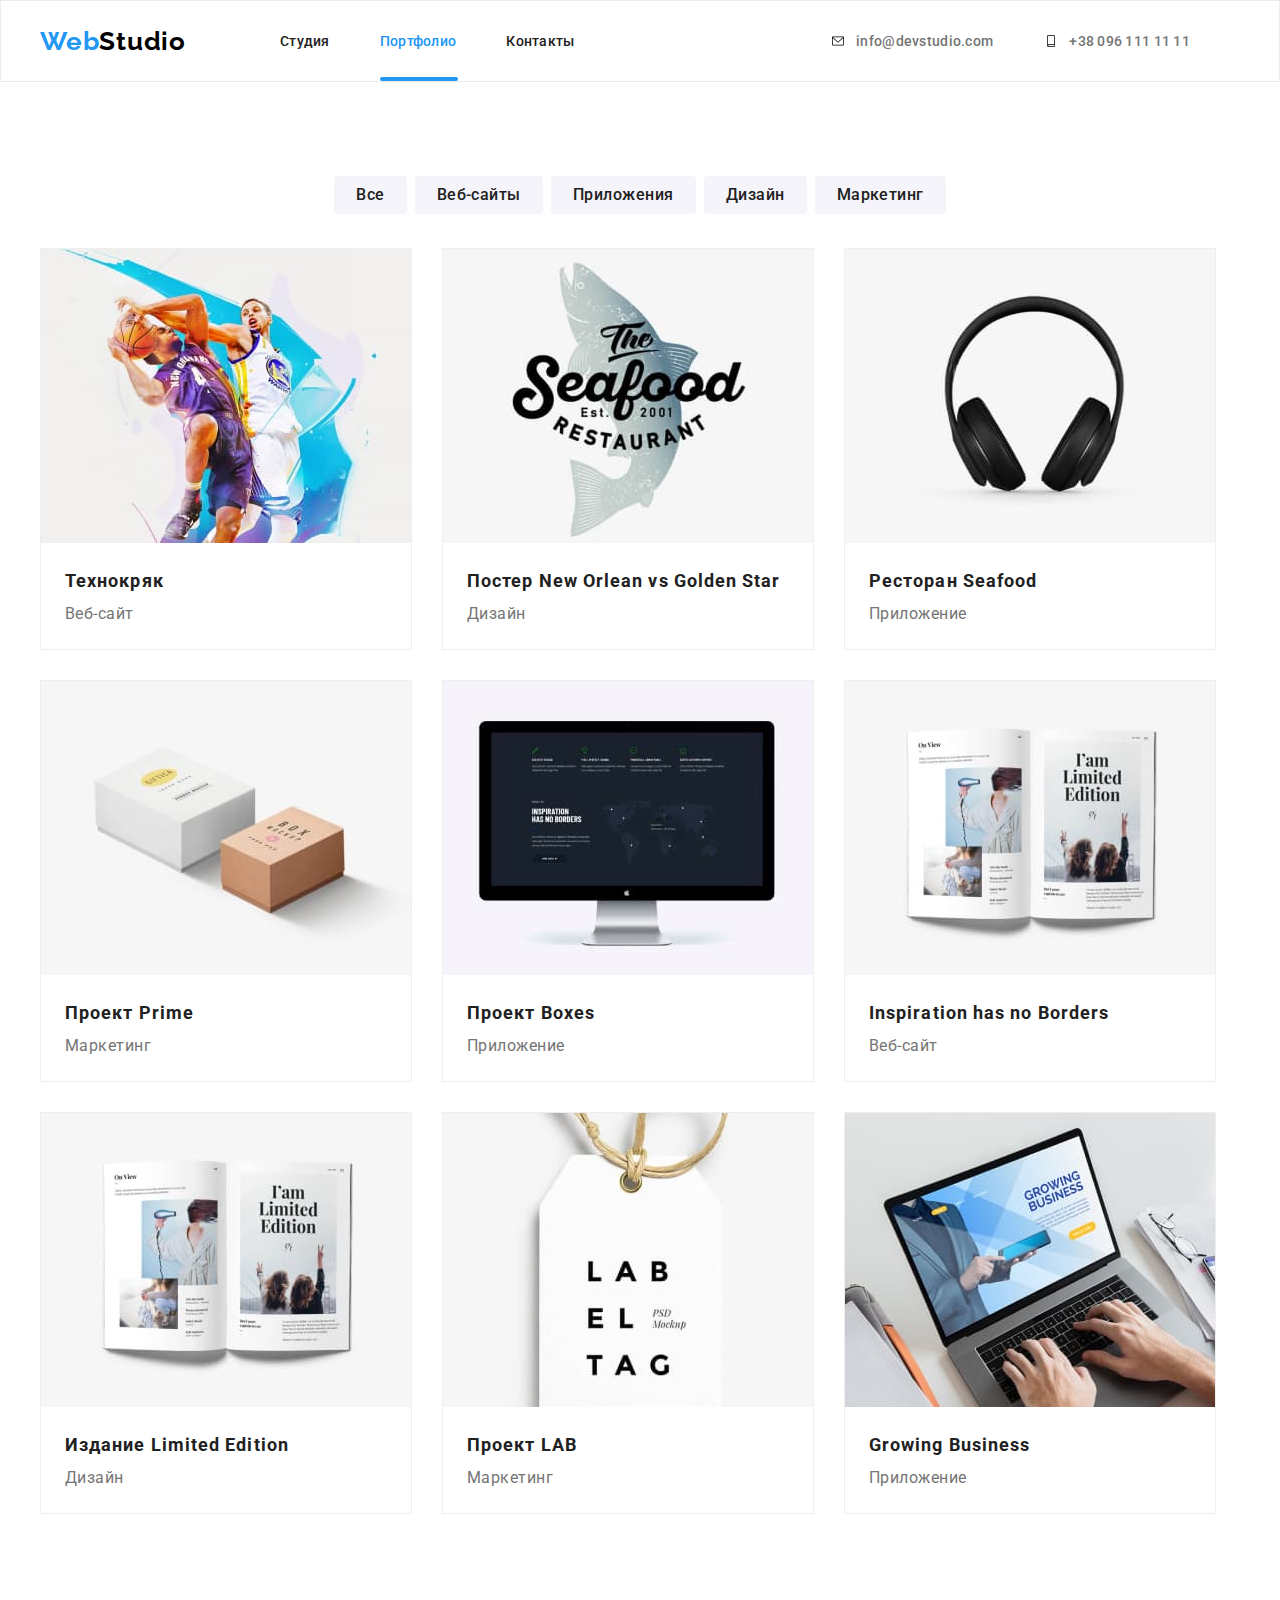
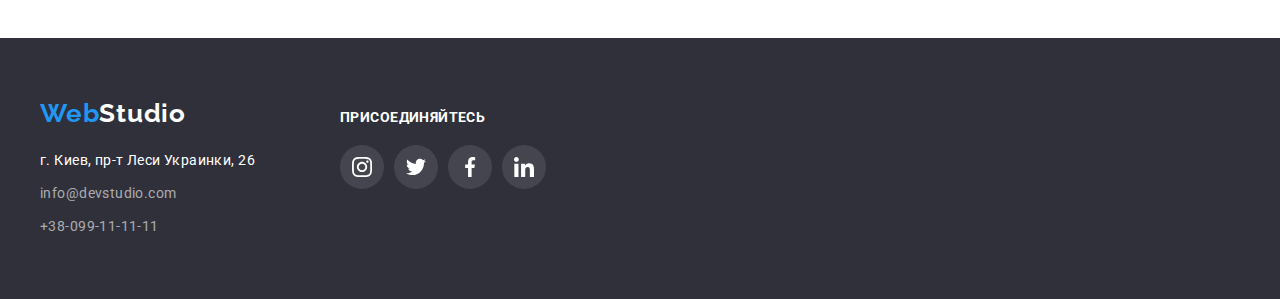
==== portfolio.html @ cb8f7083 "Homework 5/1" ====
<!DOCTYPE html>
<html lang="ru">
<head>
    <meta charset="UTF-8">
    <meta name="viewport" content="width=device-width, initial-scale=1.0">
    <title>main-page</title>
    <link rel = "preconnect" href = "https://fonts.gstatic.com">
    <link href="https://fonts.googleapis.com/css2?family=Raleway:wght@700&family=Roboto:wght@400;500;700;900&display=swap" rel="stylesheet">
    <link rel="stylesheet" href="https://cdnjs.cloudflare.com/ajax/libs/modern-normalize/1.0.0/modern-normalize.css">
    <link rel="stylesheet" href="./css/style.css">
    
</head>

<body>
        <!--Шапка навігації-->
        <header class="header">
            <div class="contenier">
                <nav class="navigation">
                    <a class="header-logo" href="./index.html"><span class="header-logo-particle">Web</span>Studio</a>
                
                        <ul class="list-name">
                            <li class="list-name-item"><a class="link-main" href="./index.html">Студия</a></li>
                            <li class="list-name-item"><a class="link-portfolio-active" href="./portfolio.html">Портфолио</a></li>
                            <li class="list-name-item"><a class="link-contact" href="#">Контакты</a></li>
                        </ul>
                </nav>
                
                        <ul class="link-cont">
                            <li class="link-cont-name">
                                <a class="link-inf" href="mailto:info@devstudio.com">
                                    <svg class="link-cont-icon">
                                        <use href="./imeges/sprite.svg#icon-envelope"></use>
                                    </svg>info@devstudio.com</a></li>
                            <li class="link-cont-name">
                                <a class="link-inf" href="tel:+38-096-111-11-11">
                                        <svg class="link-cont-icon">
                                            <use href="./imeges/sprite.svg#icon-smartphone"></use>
                                        </svg>+38 096 111 11 11</a>
                                </li>
                        
                        </ul>
                    
            </div>
            
                    
        </header>
       
        <!--макет портфоліо-->

    <main>
        <section class="sect-port">
            <div class="contenier">
            <h1 hidden>Портфоліо--</h1>
            <ul class="sect-port-recalculation">
                <li class="sect-port-but"><button class="sect-port-all" type="button">Все</button></li>
                <li class="sect-port-but"><button class="sect-port-web" type="button">Веб-сайты</button></li>
                <li class="sect-port-but"><button class="sect-port-app" type="button">Приложения</button></li>
                <li class="sect-port-but"><button class="sect-port-dis" type="button">Дизайн</button></li>
                <li class="sect-port-but"><button class="sect-port-mak" type="button">Маркетинг</button></li>
                
            </ul>
                
            
            <ul class="sect-port-list">
                
                <li class="sect-port-gallery">
                    <a class="sect-port-link" href="#">
                        <div class="sect-port-wraper">
                            <img class="sect-port-img" src="./imeges/Portfolio/img1.jpg" alt="ноутбук" width="370" height="294">
                            <p class="sect-port-overley">Технокряк это современная площадка распространения коронавируса. Компании используют эту платформу для цифрового шпионажа и атак на защищённые сервера конкурентов.</p>
                        </div>
                        <div class="port-title">
                            <h2 class="sect-port-name">Технокряк</h2>
                            <p class="sect-port-group">Веб-сайт</p>
                        </div>
                    </a>
                </li>
                <li class="sect-port-gallery">
                    <a class="sect-port-link" href="#">
                        <div class="sect-port-wraper">
                            <img class="sect-port-img" src="./imeges/Portfolio/img2.jpg" alt="баскетбол" width="370" height="294">
                            <p class="sect-port-overley">Технокряк это современная площадка распространения коронавируса. Компании используют эту платформу для цифрового шпионажа и атак на защищённые сервера конкурентов.</p>
                        </div>
                        <div class="port-title">
                            <h2 class="sect-port-name">Постер New Orlean vs Golden Star</h2>
                            <p class="sect-port-group">Дизайн</p>
                        </div>
                    </a>
                </li>
                <li class="sect-port-gallery">
                    <a class="sect-port-link" href="#">
                        <div class="sect-port-wraper">
                            <img class="sect-port-img" src="./imeges/Portfolio/img3.jpg" alt="назва ресторану" width="370" height="294">
                            <p class="sect-port-overley">Технокряк это современная площадка распространения коронавируса. Компании используют эту платформу для цифрового шпионажа и атак на защищённые сервера конкурентов.</p>
                        </div>
                        <div class="port-title">
                            <h2 class="sect-port-name">Ресторан Seafood</h2>
                            <p class="sect-port-group">Приложение</p>
                        </div>
                    </a>
                </li>
                <li class="sect-port-gallery">
                    <a class="sect-port-link" href="#">
                        <div class="sect-port-wraper">
                            <img class="sect-port-img" src="./imeges/Portfolio/img4.jpg" alt="наушники" width="370" height="294">
                            <p class="sect-port-overley">Технокряк это современная площадка распространения коронавируса. Компании используют эту платформу для цифрового шпионажа и атак на защищённые сервера конкурентов.</p>
                        </div>
                        <div class="port-title">
                            <h2 class="sect-port-name">Проект Prime</h2>
                            <p class="sect-port-group">Маркетинг</p>
                        </div>
                    </a>
                </li>
                <li class="sect-port-gallery">
                    <a class="sect-port-link" href="#">
                        <div class="sect-port-wraper">
                            <img class="sect-port-img" src="./imeges/Portfolio/img5.jpg" alt="коробки" width="370" height="294">
                            <p class="sect-port-overley">Технокряк это современная площадка распространения коронавируса. Компании используют эту платформу для цифрового шпионажа и атак на защищённые сервера конкурентов.</p>
                        </div>
                        <div class="port-title">
                            <h2 class="sect-port-name">Проект Boxes</h2>
                            <p class="sect-port-group">Приложение</p>
                        </div>
                    </a>
                </li>
                <li class="sect-port-gallery">
                    <a class="sect-port-link" href="#">
                        <div class="sect-port-wraper">
                            <img class="sect-port-img" src="./imeges/Portfolio/img6.jpg" alt="монітор" width="370" height="294">
                            <p class="sect-port-overley">Технокряк это современная площадка распространения коронавируса. Компании используют эту платформу для цифрового шпионажа и атак на защищённые сервера конкурентов.</p>
                        </div>
                        <div class="port-title">
                            <h2 class="sect-port-name">Inspiration has no Borders</h2>
                            <p class="sect-port-group">Веб-сайт</p>
                        </div>
                    </a>
                </li>
                <li class="sect-port-gallery">
                    <a class="sect-port-link" href="#">
                        <div class="sect-port-wraper">
                            <img class="sect-port-img" src="./imeges/Portfolio/img7.jpg" alt="книга" width="370" height="294">
                            <p class="sect-port-overley">Технокряк это современная площадка распространения коронавируса. Компании используют эту платформу для цифрового шпионажа и атак на защищённые сервера конкурентов.</p>
                        </div>
                        <div class="port-title">
                            <h2 class="sect-port-name">Издание Limited Edition</h2>
                            <p class="sect-port-group">Дизайн</p>
                        </div>
                    </a>
                </li>
                <li class="sect-port-gallery">
                    <a class="sect-port-link" href="#">
                        <div class="sect-port-wraper">
                            <img class="sect-port-img" src="./imeges/Portfolio/img8.jpg" alt="етикетка" width="370" height="294">
                            <p class="sect-port-overley">Технокряк это современная площадка распространения коронавируса. Компании используют эту платформу для цифрового шпионажа и атак на защищённые сервера конкурентов.</p>
                        </div>
                        <div class="port-title">
                            <h2 class="sect-port-name">Проект LAB</h2>
                            <p class="sect-port-group">Маркетинг</p>
                        </div>
                    </a>
                </li>
                <li class="sect-port-gallery">
                    <a class="sect-port-link" href="#">
                        <div class="sect-port-wraper">
                            <img class="sect-port-img" src="./imeges/Portfolio/img9.jpg" alt="печатання на ноуті" width="370" height="294">
                            <p class="sect-port-overley">Технокряк это современная площадка распространения коронавируса. Компании используют эту платформу для цифрового шпионажа и атак на защищённые сервера конкурентов.</p>
                        </div>
                        <div class="port-title">
                            <h2 class="sect-port-name">Growing Business</h2>
                            <p class="sect-port-group">Приложение</p>
                        </div>
                    </a>
                </li>
            </ul>
                
            </div>
        </section>  
    </main>

         <!--Підвал-->
         
    <footer class="footer">
        <div class="contenier">
            <div class="contenier-footer">
                    <a class="footer-logo" href="./index.html"><span class="footer-logo-particle">Web</span>Studio</a>
            <ul class="contac-inf">
                
                    <li class="footer-logo-list"><a class="footer-logo-adress" href="https://goo.gl/maps/PEZF8svfNoCDUUVW9" target="_blank">г. Киев, пр-т Леси Украинки, 26</a></li> 
                    <li class="footer-logo-list"><a  class="footer-logo-mail" href="mailto:info@example.com">info@devstudio.com</a></li>
                    <li class="footer-logo-list"><a  class="footer-logo-tel" href="+38-099-11-11-11">+38-099-11-11-11</a></li>
                
            </ul>
            </div>
        
            <div class="contenier-social">
                <div>
                    <p class="social-list-note">присоединяйтесь</p>
                </div>
            <ul class="social-list">
                <li class="social-list-item">
                     <a href="" class="social-list-link">
                        <svg class="social-list-icon">
                            <use href="./imeges/sprite.svg#icon-instagram"></use>
                        </svg>
                    </a>
                </li>
                <li class="social-list-item">
                    <a href="" class="social-list-link">
                        <svg class="social-list-icon">
                            <use href="./imeges/sprite.svg#icon-twiter"></use>
                        </svg>
                    </a>
                </li>
                <li class="social-list-item">
                    <a href="" class="social-list-link">
                        <svg class="social-list-icon">
                            <use href="./imeges/sprite.svg#icon-facebook"></use>
                        </svg>
                    </a>
                </li>
                <li class="social-list-item">
                    <a href="" class="social-list-link">
                        <svg class="social-list-icon">
                            <use href="./imeges/sprite.svg#icon-linkedin"></use>
                        </svg>
                    </a>
                </li>
            </ul>
        </div>
        </div>
    </footer>

    

</body>
</html>
---- css/style.css ----
:root {
        --text-font: Roboto, sans-serif;
        --title-font: Raleway, sans-serif; 
        --accent-color: #757575; 
        --second-color: #212121;
        --tertiary-color: #2196F3;
        --logo-color: #000000;
        --main-title-color: #ffffff;
        --second-white-footer:rgba(255, 255, 255, 0.6);   
        --background-accent-color: #ffffff;
        --background-second-color:#F5F4FA;
        --background-porfolio-color: #E5E5E5;
        --background-footer-color:#2F303A;
        
         
        }

        a {
            text-decoration: none;
            outline: none;            
        }

        ul {
            list-style-type: none;
        }

                
        h1,
        h2,
        h3,
        h4,
        h5,
        h6,
        p 
        {
            margin: 0;

        }

        ul,
        ol {
            margin: 0;
            padding: 0;
        }

        img {
            display: block;
        }

        .contenier {
            width: 1230px;
            margin: 0 auto;
            padding-left: 15px;
            padding-right: 15px;
        }
        
    /*===================================================body================================================== */
    
        body {
            font-family:var(--text-font);
            background-color:var(--background-accent-color); 
            color:var(--accent-color);
            font-weight: 400;
            font-size: 14px;
                
        }
    /*==================================================body-end================================================ */

    
    
    /*==================================================header-studio===============================================*/
        
        .header {
            border: 1px solid rgba(236, 236, 236, 1);
        }
    
    
        .header-logo{
            transition-duration: 250ms;
            transition-timing-function: cubic-bezier(0.4, 0, 0.2, 1);
            font-family: var(--title-font);
            font-weight: 700;
            color: var(--logo-color);
            font-size: 26px;
            line-height: 1.192;
            letter-spacing: 0.03em;
            
            display: block;
            min-width: 145px;
            margin-right: 94px;
            padding-top: 24px;
            padding-bottom: 24px;

            
        } 

        .header-logo-particle {
            color:var(--tertiary-color);
        }

        
        .header .contenier {
            display: flex;
            align-items: center;
        }

        .navigation {
            display: flex;
            align-items: center; 
        }

        .list-name {
            display: flex;
            align-items: center;  
        }
      
        .list-name-item:nth-child(2) {
            margin-right: 50px;
            margin-left: 50px;
        }


           
        .header .link-main-active, .header .link-portfolio, .header .link-contact {
            display: flex;
            padding-top: 32px;
            padding-bottom: 32px;
            transition-duration: 250ms;
            transition-timing-function: cubic-bezier(0.4, 0, 0.2, 1);
            font-family: var(--text-font);
            font-weight: 500; 
            color:var(--second-color);
            line-height: 1.142;
            letter-spacing: 0.02em; 
        }

        .header .link-portfolio:hover,
        .header .link-portfolio:focus,
        .header .link-contact:hover,
        .header .link-contact:focus {
            color: var(--tertiary-color);

        }

        .header .link-main-active {
            position: relative;
            color: var(--tertiary-color);

        }
       

        .header  .link-main-active::after {
            position: absolute;
            display: flex;
            left: 0;
            bottom: 0;
            width: 48px;
            height: 4px;
            border-radius: 2px;
            content: '';
            background-position: center;
            
            background-color: rgba(33, 150, 243, 1);
        }

        /*=============================================header-portfolio=============================================*/

        
        .header .link-main, 
        .header .link-portfolio-active, 
        .header .link-contact{
            display: flex;
            padding-top: 32px;
            padding-bottom: 32px;
            transition-duration: 250ms;
            transition-timing-function: cubic-bezier(0.4, 0, 0.2, 1);
            font-family: var(--text-font);
            font-weight: 500; 
            color:var(--second-color);
            line-height: 1.142;
            letter-spacing: 0.02em; 
        }
        
        .header .link-main:hover,
        .header .link-main:focus,
        .header .link-contact:hover,
        .header .link-contact:focus {
            color: var(--tertiary-color);
        }
        
        
        
        
        .header .link-portfolio-active {
            position: relative;
            color: var(--tertiary-color);
        }

        .header .link-portfolio-active::after {
            position: absolute;
            display: flex;
            width: 78px;
            height: 4px;
            left: 0;
            bottom: 0;
            border-radius: 2px;
            content: '';
            background-position: center;
                     
            background-color:rgba(33, 150, 243, 1);
        }


              
         /*=============================================header-portfolio-end=============================================*/
        
        
         .header .link-cont {
            display: flex;
            align-items: center;
            margin-left: auto;
        }
        .header .link-cont-name {
            display: flex;
            justify-content: center;
            align-items: center;
            margin-left: auto;
            margin-right: 50px; 
          
        }
        
        .link-inf {
            display: flex;
            margin-left: auto;
            padding-top: 32px;
            padding-bottom: 32px;
            transition-duration: 250ms;
            transition-timing-function: cubic-bezier(0.4, 0, 0.2, 1);
            
            font-family:var(--text-font);
            font-weight: 500;
            color:var(--accent-color);
            line-height: 1.142;
            letter-spacing: 0.02em;

            
        }
       
        .link-cont-icon {
            display: flex;
            justify-content: center;
            align-items: center;
            width: 16px;
            height: 12px;
            margin-right: 10px;
            margin-top: 2px;
            margin-bottom: 2px;
            cursor: pointer;
            transition-duration: 250ms;
            transition-timing-function: cubic-bezier(0.4, 0, 0.2, 1);
        }

        
        .link-inf:hover,
        .link-inf:focus, 
        .link-cont-icon:hover,
        .link-cont-icon:focus {
            color: var(--tertiary-color);
            fill:currentColor;
            
              
        }

     /*======================================================header-studio-end=========================================*/

     

    /*========================================================title===========================================*/
        .group-title {
            background-color:var(--background-footer-color);
            width: 1600px;
            height: 600px;
            padding-top: 200px;
            padding-bottom: 200px;
            background-image: linear-gradient(rgba(47, 48, 58, 0.4), rgba(47, 48, 58, 0.4)),
             url(../imeges/title/Img-back-title.jpg);
            background-repeat: no-repeat;
            background-size: cover;
            
            
        }

        .group-title .contenier{
            width: 696px;
            

        }


        .group-title .title-main {
            font-family:var(--text-font);
            font-weight: 900;
            color:var(--main-title-color);
            font-size: 44px;
            line-height: 1.363;
            letter-spacing: 0.06em;
           
            text-align: center;
            text-transform: uppercase;
            margin-bottom: 30px;
        }

        .group-title .title-but {
            font-family:var(--text-font);
            font-weight: 700;
            color: var(--main-title-color);
            background-color:var(--tertiary-color);
            font-size: 16px;
            line-height: 1.875;
            letter-spacing: 0.06em;
            background: #2196F3;
            cursor: pointer;
            display: flex;
            align-items: center;
            text-align: center;
            justify-content:center;
            margin-left: auto;
            margin-right: auto;
            
            outline: none;
                 
            box-shadow: 0px 4px 4px rgba(0, 0, 0, 0.15);
            border: 0;
            border-radius: 4px;
            padding: 10px 32px;
            
        }
    /*=====================================================section-title-end================================================*/

    /*=====================================================section-services==================================================*/
        .section-services {
            padding-top: 94px;
            padding-bottom: 94px;
        }

        .section-services-activ {
            display: flex;
            
        }

        .section-services-details {
            width: 270px;
            justify-content: flex-start;

            
        }
        .section-services-details:not(:last-child) {
            margin-right: 30px;
        }



        .section-services-title {
            font-family:var(--text-font);
            font-weight: 700;
            color:var(--second-color);
            line-height: 1.142;
            letter-spacing: 0.03em;
            text-transform: uppercase;
            margin-bottom: 10px;
            }

        .section-services-text {
            font-family:var(--text-font);
            color:var(--accent-color);
            line-height: 1.714;
            letter-spacing: 0.03em;
            }
        .section-services-backg {
            display: flex;
            justify-content: center;
            align-items: center;
            width: 270px;
            height: 120px;
            background-color: rgba(245, 244, 250, 1);
            border-radius: 4px;
            margin-bottom: 30px;
        }
        .section-services-icon {
            display: flex;
            width: 70px;
            height: 70px;
        }
        /*===================================================section-services-end=======================================================*/

        /*===========================================================section-do===================================================*/
        .section-do {
            padding-bottom: 94px;

        }
        .section-do-title {
                font-family:var(--text-font);
                font-weight: 700;
                color:var(--second-color);
                font-size: 36px;
                line-height: 1.167;
                text-align: center;
                letter-spacing: 0.03em;
                margin-bottom: 50px;
            }

                .section-do-general {
                display: flex;
                
        
            }

            
                .section-do-list:nth-child(2) {
                    margin-left: 30px;
                    margin-right: 30px;
            }
                .section-do-item {
                    position: relative;
                }


                .section-do-descrip {
                    position: absolute;
                    left: 0;
                    bottom: 0;
                    width: 370px;
                    height: 70px;
                    
                    padding: 26px 82px;

                           
                    font-family: var(--text-font);
                    font-weight: 700;
                    font-size: 14px;
                    line-height: 1.143;
                    text-align: center;
                    letter-spacing: 0.03em;
                    text-transform: uppercase;

                    background-color:  rgba(47, 48, 58, 0.8);

                    color: #FFFFFF
                }
            
    /*==============================================================section-do-end==================================================*/

    /*===================================================================section-team===============================================*/
        .team {
            background-color:var(--background-second-color);
            padding-top: 94px;
            padding-bottom: 94px;

        }
        
        .team-title {
            font-family:var(--text-font);
            font-weight: 700;
            color:var(--second-color);
            font-size: 36px;
            line-height: 1.167;
            text-align: center;
            letter-spacing: 0.03em;
            
            margin-bottom: 50px;


        }
        .team-descript {
            display:flex
        }

        .team-list {
            width: 270px;
            background-color: var(--background-accent-color);
            box-shadow: 0px 1px 3px rgba(0, 0, 0, 0.12), 0px 1px 1px rgba(0, 0, 0, 0.14), 0px 2px 1px rgba(0, 0, 0, 0.2);
            border-radius: 0px 0px 4px 4px;
        }

        .team .team-list:not(:last-child) {
            margin-right: 30px;
            
        }

        

        .team .team-name {
            font-family:var(--text-font);
            font-weight: 500;
            color:var(--second-color);
            font-size: 16px;
            line-height: 1.188;
            text-align: center;
            letter-spacing: 0.03em;
            margin-bottom: 10px;
            
       }
       .team .team-work {
            font-family:var(--text-font);
            color:var(--accent-color);
            font-size: 16px;
            line-height: 1.188;
            text-align: center;
            letter-spacing: 0.03em;
            margin-bottom: 15px;
       }

       
       .team-name-title {
        padding-top: 30px;
        padding-left: 32px;
        padding-right: 32px;
        padding-bottom: 30px;
        
        }
        .social-list {
            display: flex;
            justify-content: space-between;
        }
        
        .social-list-link {
            display: flex;
            justify-content: center;
            align-items: center;
            width: 44px;
            height: 44px;
            border-radius: 50%;
            transition-duration: 250ms;
            transition-timing-function: cubic-bezier(0.4, 0, 0.2, 1);
        }

        .social-list-link:hover,
        .social-list-link:focus {
            background-color: var(--tertiary-color);
            border-radius: 50%;
        }

      .social-list-icon {
          width: 20px;
          height: 20px;
          fill: #AFB1B8;
          transition-duration: 250ms;
          transition-timing-function: cubic-bezier(0.4, 0, 0.2, 1);
      }

      .social-list-link:hover .social-list-icon,
      .social-list-link:focus .social-list-icon  {
              fill:var(--main-title-color);
      
            } 
        

       
    /*================================================================section-team-end=================================================*/

    /*================================================================section-portfolio==============================================*/
        .sect-port {
            padding-top: 94px;
            padding-bottom: 94px;
            
        }
        .sect-port-recalculation {
            display:flex;
            text-align: center;
            justify-content:center;
            margin-bottom: 34px;
        }
        .sect-port-but:not(:last-child) {
            margin-right: 8px;
            
        }

       .sect-port-all, .sect-port-web, .sect-port-app, .sect-port-dis, .sect-port-mak {
            font-family: var(--text-font);
            font-weight: 500;
            color:var(--second-color);
            font-size: 16px;
            line-height: 1.625;
            text-align: center;
            letter-spacing: 0.03em;
            cursor: pointer;
            background: #F5F4FA;
            border: 0;
            border-radius: 4px;
            padding-top: 6px;
            padding-right:22px;
            padding-bottom: 6px;
            padding-left: 22px;
            transition-duration: 250ms;
            transition-timing-function: cubic-bezier(0.4, 0, 0.2, 1);
            
        }
       
        .sect-port .sect-port-all:hover,
        .sect-port .sect-port-web:hover, 
        .sect-port .sect-port-app:hover, 
        .sect-port .sect-port-dis:hover, 
        .sect-port .sect-port-mak:hover, 
        .sect-port .sect-port-all:focus,
        .sect-port .sect-port-web:focus, 
        .sect-port .sect-port-app:focus, 
        .sect-port .sect-port-dis:focus, 
        .sect-port .sect-port-mak:focus  {
            color:var(--main-title-color);
            background-color: #2196F3;
            box-shadow: 0px 4px 4px rgba(0, 0, 0, 0.15);
            border-radius: 4px;
            outline: none;
            
        }
      
    /*===================================================section-portfolio-end==================================================*/

    /*==========================================================sect-port-main===================================================*/
       .sect-port-list {
           
            display:flex;
            flex-direction: row;
            flex-wrap: wrap;
       }

       .sect-port-gallery {
            display: flex;
            margin-right: 30px;
            margin-bottom: 30px;
            text-align: start;
            border: 1px solid rgba(238, 238, 238, 1);
           

     }

        .sect-port-wraper {
            position: relative;
            overflow: hidden;
        }
        .sect-port-gallery:nth-child(3n) {
            margin-right: 0px;
     }

        .sect-port-link:hover,
        .sect-port-link:focus {
            box-shadow: 0px 1px 1px rgba(0, 0, 0, 0.12), 0px 4px 4px rgba(0, 0, 0, 0.06), 1px 4px 6px rgba(0, 0, 0, 0.16);
     }

        .sect-port-overley {
            position: absolute;
            left: 0;
            top: 0;
            width: 100%;
            height: 100%;
            padding: 62px 24px;
            transform: translateY(100%);
            overflow: auto;
            transition-duration: 250ms;
            transition-timing-function: cubic-bezier(0.4, 0, 0.2, 1);
            font-family: var(--text-font);
            font-weight: 400;
            font-size: 18px;
            line-height: 1.555;
            letter-spacing: 0.03em;

            background-color: rgba(33, 150, 243, 0.9);;

            color: var(--main-title-color);
        }

        .sect-port-link:hover .sect-port-overley,
        .sect-port-link:focus  .sect-port-overley {
            transform: translateY(0);
        }

     
     



        .sect-port-name {
            font-family:var(--text-font);
            font-weight: 700;
            color:var(--second-color);
            font-size: 18px;
            line-height: 2;
            letter-spacing: 0.06em;
        }
        .sect-port-group {
            font-family:var(--text-font);
            color: var(--accent-color);
            font-size: 16px;
            line-height: 1.875;
            letter-spacing: 0.03em;
        }

        .port-title {
            width: 370px;
            padding-top: 20px;
            padding-right: 24px;
            padding-bottom: 20px;
            padding-left: 24px;
        }
    /*======================================================sect-port-main-end===========================================================*/




    /*======================================================regular customers============================================================*/
        .regular-customers {
            padding-top: 94px;
            padding-bottom: 94px;
        }
    
        .regular-customers-title {
            font-family: var(--text-font);
            font-weight: 700;
            font-size: 36px;
            line-height: 1.167;
            text-align: center;
            letter-spacing: 0.03em;

            color:var(--second-color);
            margin-bottom: 50px;
        }

        .regular-customers-main {
            display: flex;
            justify-content: space-between;
            
        }

        .regular-customers-list {
            display: flex;
        }

        .regular-customers-link {
            display: flex;
            justify-content: center;
            align-items: center;
            width: 170px;
            height: 90px;
            border: 1px solid #AFB1B8;
            border-radius: 4px;
            cursor: pointer;
            transition-duration: 250ms;
            transition-timing-function: cubic-bezier(0.4, 0, 0.2, 1); 
            
        }

        .regular-customers-icon {
            display: flex;
            width: 90px;
            height: 52px;
            fill: #AFB1B8;
            transition-duration: 250ms;
            transition-timing-function: cubic-bezier(0.4, 0, 0.2, 1);
            
            
        }
        .regular-customers-link:hover, 
        .regular-customers-link:focus {
            border:  solid #2196F3;
            
            
        }
        .regular-customers-link:hover .regular-customers-icon,
        .regular-customers-link:focus .regular-customers-icon {
         fill: var(--tertiary-color);

        }
       
        
       

        
        
    
        
        
         
         
        

    /*======================================================regular customers end============================================================*/
    /*============================================================footer==================================================================*/
        .footer {
            padding-top: 60px;
            padding-bottom: 60px;

            background-color:var(--background-footer-color);
        }
        .footer-logo {
            font-family: var(--title-font);
            font-weight: 700;
            color:var(--main-title-color);
            font-size: 26px;
            line-height: 1.192;
            letter-spacing: 0.03em;

            display: block;            
            margin-bottom: 20px;
            transition-duration: 250ms;
            transition-timing-function: cubic-bezier(0.4, 0, 0.2, 1);
        }

        
        .footer-logo-particle {
            color:var(--tertiary-color);
            
        }

        .footer-logo-list {
            display: block;
            width: 230px;
            margin-bottom: 9px;
        }

        .footer-logo-list:last-child {
          margin-bottom: 0;  
        }

       
        .footer-logo-adress {
            font-family:var(--text-font);
            color:var(--main-title-color);
            line-height: 1.714;
            letter-spacing: 0.03em;
            
            
        }
        .footer .footer-logo-mail, .footer-logo-tel  {
            font-family:var(--text-font);
            color:var(--second-white-footer);
            line-height: 1.714;
            letter-spacing: 0.03em;
            
       }
       .footer .contenier {
           display: flex;
           align-items: baseline;
           
           
       }
       .contenier-social {
           width: 206px;
           margin-left: 70px;

           
       }

       .social-list-note {
        font-family:var(--text-font);
        font-weight: 700;
        line-height: 1.142;
        letter-spacing: 0.03em;
        text-transform: uppercase;
        color: var(--main-title-color);
        margin-bottom: 20px;
       }

       .footer .social-list-link {
            background-color: rgba(255, 255, 255, 0.1);
            transition-duration: 250ms;
            transition-timing-function: cubic-bezier(0.4, 0, 0.2, 1);

       }
         
       .footer .social-list-icon {
            fill: var(--main-title-color);
            transition-duration: 250ms;
            transition-timing-function: cubic-bezier(0.4, 0, 0.2, 1);
       }

       .footer .social-list-link:hover,
       .footer .social-list-link:focus {
           background-color: var(--tertiary-color);
       }

       /*============================================================footer end==================================================================*/

       /*======================================backdrop================================================*/

       .backdrop {
           position: fixed;
           top:0;
           left: 0;
           height: 100%;
           width: 100%;
           background-color: rgba(0, 0, 0, 0.2);
           transition-duration: 250ms;
            transition-timing-function: cubic-bezier(0.4, 0, 0.2, 1);
       }

       .modal {
            position: absolute;
            top:50%;
            left: 50%;
            transform: translate(-50%, -50%);
            width: 528px;
            height: 581px;
            
            background-color: #FFFFFF;
            box-shadow: 0px 1px 3px rgba(0, 0, 0, 0.12), 0px 1px 1px rgba(0, 0, 0, 0.14), 0px 2px 1px rgba(0, 0, 0, 0.2);
            border-radius: 4px;
       }

       
       .data-modal-close {
            position: absolute;
            top: 8px;
            right: 8px;
            width: 30px;
            height: 30px;
            
            background-color: var(--main-title-color);
            border: 1px solid rgba(0, 0, 0, 0.1);
            border-radius: 50%;
            cursor: pointer;

        
        
            }
       
       
        .btm-modal-close {
            position: absolute;
            top: 5px;
            left: 5px;
            width: 18px;
            height: 18px;
       }


       .is-hidden {
           opacity: 0;
           visibility: hidden;
           pointer-events: none;
       }
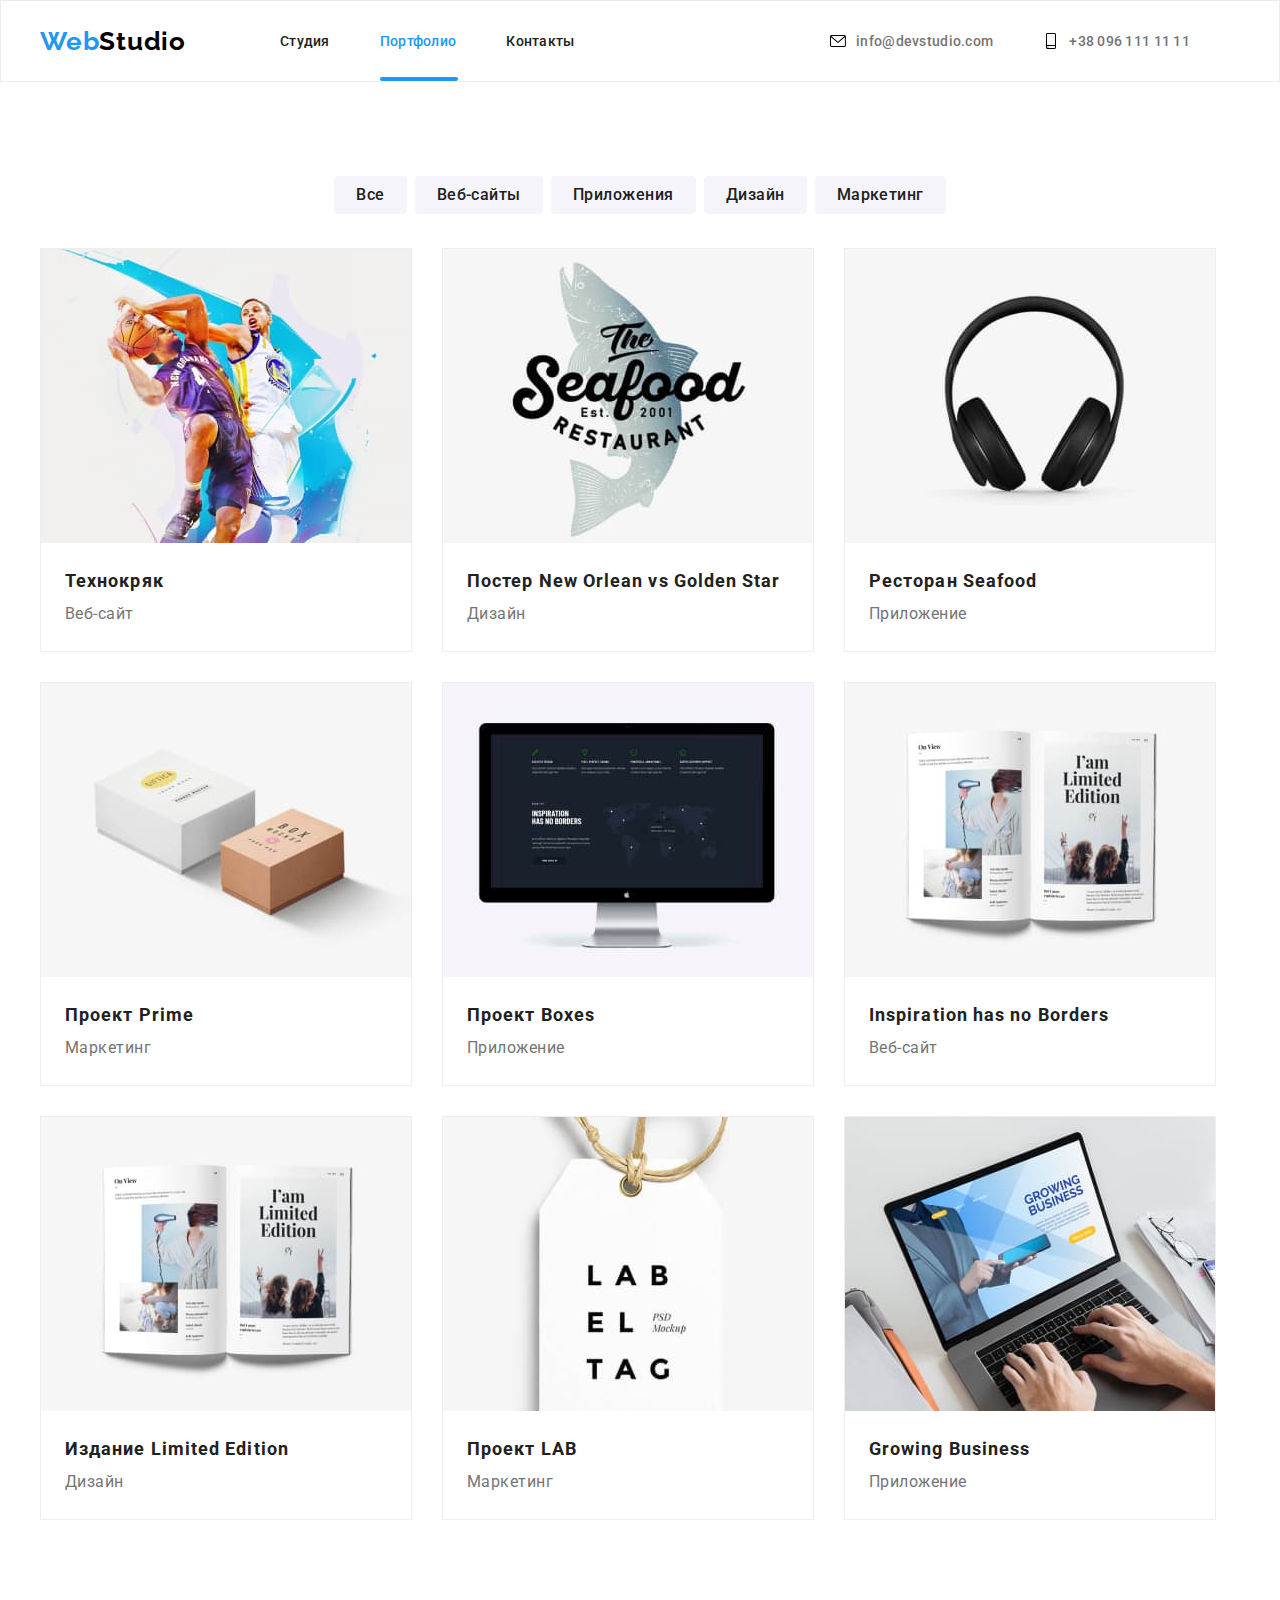
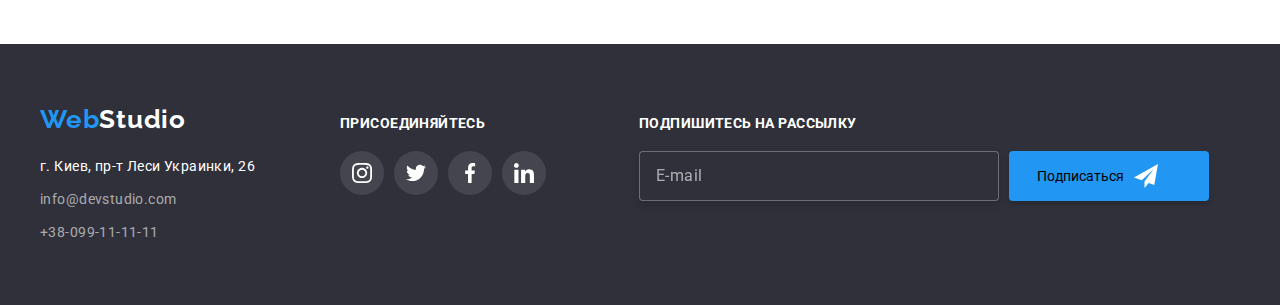
==== commit 7ee72fed: "Homework 5/4" ====
--- a/portfolio.html
+++ b/portfolio.html
@@ -50,7 +50,7 @@
     <main>
         <section class="sect-port">
             <div class="contenier">
-            <h1 hidden>Портфоліо--</h1>
+            <h1 class="sect-port-title visually-hidden">Портфоліо--</h1>
             <ul class="sect-port-recalculation">
                 <li class="sect-port-but"><button class="sect-port-all" type="button">Все</button></li>
                 <li class="sect-port-but"><button class="sect-port-web" type="button">Веб-сайты</button></li>
@@ -179,56 +179,66 @@
 
          <!--Підвал-->
          
-    <footer class="footer">
-        <div class="contenier">
-            <div class="contenier-footer">
-                    <a class="footer-logo" href="./index.html"><span class="footer-logo-particle">Web</span>Studio</a>
-            <ul class="contac-inf">
-                
-                    <li class="footer-logo-list"><a class="footer-logo-adress" href="https://goo.gl/maps/PEZF8svfNoCDUUVW9" target="_blank">г. Киев, пр-т Леси Украинки, 26</a></li> 
-                    <li class="footer-logo-list"><a  class="footer-logo-mail" href="mailto:info@example.com">info@devstudio.com</a></li>
-                    <li class="footer-logo-list"><a  class="footer-logo-tel" href="+38-099-11-11-11">+38-099-11-11-11</a></li>
-                
-            </ul>
+         <footer class="footer">
+            <div class="contenier">
+                <div class="contenier-footer">
+                        <a class="footer-logo" href="./index.html"><span class="footer-logo-particle">Web</span>Studio</a>
+                <ul class="contac-inf">
+                    
+                        <li class="footer-logo-list"><a class="footer-logo-adress" href="https://goo.gl/maps/PEZF8svfNoCDUUVW9" target="_blank">г. Киев, пр-т Леси Украинки, 26</a></li> 
+                        <li class="footer-logo-list"><a  class="footer-logo-mail" href="mailto:info@example.com">info@devstudio.com</a></li>
+                        <li class="footer-logo-list"><a  class="footer-logo-tel" href="+38-099-11-11-11">+38-099-11-11-11</a></li>
+                    
+                </ul>
+                </div>
+            
+                <div class="contenier-social">
+                    <div>
+                        <p class="social-list-note">присоединяйтесь</p>
+                    </div>
+                <ul class="social-list">
+                    <li class="social-list-item">
+                         <a href="" class="social-list-link">
+                            <svg class="social-list-icon">
+                                <use href="./imeges/sprite.svg#icon-instagram"></use>
+                            </svg>
+                        </a>
+                    </li>
+                    <li class="social-list-item">
+                        <a href="" class="social-list-link">
+                            <svg class="social-list-icon">
+                                <use href="./imeges/sprite.svg#icon-twiter"></use>
+                            </svg>
+                        </a>
+                    </li>
+                    <li class="social-list-item">
+                        <a href="" class="social-list-link">
+                            <svg class="social-list-icon">
+                                <use href="./imeges/sprite.svg#icon-facebook"></use>
+                            </svg>
+                        </a>
+                    </li>
+                    <li class="social-list-item">
+                        <a href="" class="social-list-link">
+                            <svg class="social-list-icon">
+                                <use href="./imeges/sprite.svg#icon-linkedin"></use>
+                            </svg>
+                        </a>
+                    </li>
+                </ul>
+                </div>
+                <form action="#" class="footer-form">
+                    <p class="footer-form-title">Подпишитесь на рассылку</p>
+                    <input type="email" name="user-email" class="footer-form-mail" placeholder="E-mail">
+                    <button type="submit" class="footer-form-btn">Подписаться
+                        <svg class="footer-form-icon">
+                            <use href="/imeges/sprite.svg#icon-send"></use>
+                        </svg>
+                    </button> 
+                </form>
+    
             </div>
-        
-            <div class="contenier-social">
-                <div>
-                    <p class="social-list-note">присоединяйтесь</p>
-                </div>
-            <ul class="social-list">
-                <li class="social-list-item">
-                     <a href="" class="social-list-link">
-                        <svg class="social-list-icon">
-                            <use href="./imeges/sprite.svg#icon-instagram"></use>
-                        </svg>
-                    </a>
-                </li>
-                <li class="social-list-item">
-                    <a href="" class="social-list-link">
-                        <svg class="social-list-icon">
-                            <use href="./imeges/sprite.svg#icon-twiter"></use>
-                        </svg>
-                    </a>
-                </li>
-                <li class="social-list-item">
-                    <a href="" class="social-list-link">
-                        <svg class="social-list-icon">
-                            <use href="./imeges/sprite.svg#icon-facebook"></use>
-                        </svg>
-                    </a>
-                </li>
-                <li class="social-list-item">
-                    <a href="" class="social-list-link">
-                        <svg class="social-list-icon">
-                            <use href="./imeges/sprite.svg#icon-linkedin"></use>
-                        </svg>
-                    </a>
-                </li>
-            </ul>
-        </div>
-        </div>
-    </footer>
+        </footer>
 
     
 
--- a/css/style.css
+++ b/css/style.css
@@ -13,16 +13,27 @@
         --background-footer-color:#2F303A;
         
          
-        }
+    }
+
+        .visually-hidden {
+            position: absolute !important;
+            clip: rect(1px 1px 1px 1px); /* IE6, IE7 */
+            clip: rect(1px, 1px, 1px, 1px);
+            padding: 0 !important;
+            border: 0 !important;
+            height: 1px !important;
+            width: 1px !important;
+            overflow: hidden;
+    }
 
         a {
             text-decoration: none;
-            outline: none;            
-        }
+                       
+    }
 
         ul {
             list-style-type: none;
-        }
+    }
 
                 
         h1,
@@ -35,24 +46,24 @@
         {
             margin: 0;
 
-        }
+    }
 
         ul,
         ol {
             margin: 0;
             padding: 0;
-        }
+    }
 
         img {
             display: block;
-        }
+    }
 
         .contenier {
             width: 1230px;
             margin: 0 auto;
             padding-left: 15px;
             padding-right: 15px;
-        }
+    }
         
     /*===================================================body================================================== */
     
@@ -63,7 +74,7 @@
             font-weight: 400;
             font-size: 14px;
                 
-        }
+    }
     /*==================================================body-end================================================ */
 
     
@@ -72,18 +83,18 @@
         
         .header {
             border: 1px solid rgba(236, 236, 236, 1);
-        }
+    }
     
     
         .header-logo{
+            font-family: var(--title-font);
             transition-duration: 250ms;
-            transition-timing-function: cubic-bezier(0.4, 0, 0.2, 1);
-            font-family: var(--title-font);
             font-weight: 700;
             color: var(--logo-color);
             font-size: 26px;
             line-height: 1.192;
             letter-spacing: 0.03em;
+            
             
             display: block;
             min-width: 145px;
@@ -92,47 +103,47 @@
             padding-bottom: 24px;
 
             
-        } 
+    } 
 
         .header-logo-particle {
             color:var(--tertiary-color);
-        }
+    }
 
         
         .header .contenier {
             display: flex;
             align-items: center;
-        }
+    }
 
         .navigation {
             display: flex;
             align-items: center; 
-        }
+    }
 
         .list-name {
             display: flex;
             align-items: center;  
-        }
+    }
       
+        .list-name-item:first-of-type,
         .list-name-item:nth-child(2) {
             margin-right: 50px;
-            margin-left: 50px;
-        }
-
-
+            
+    }
+
+        
            
         .header .link-main-active, .header .link-portfolio, .header .link-contact {
             display: flex;
             padding-top: 32px;
             padding-bottom: 32px;
-            transition-duration: 250ms;
-            transition-timing-function: cubic-bezier(0.4, 0, 0.2, 1);
+            transition: color 250ms cubic-bezier(0.4, 0, 0.2, 1);
             font-family: var(--text-font);
             font-weight: 500; 
             color:var(--second-color);
             line-height: 1.142;
             letter-spacing: 0.02em; 
-        }
+    }
 
         .header .link-portfolio:hover,
         .header .link-portfolio:focus,
@@ -140,13 +151,13 @@
         .header .link-contact:focus {
             color: var(--tertiary-color);
 
-        }
+    }
 
         .header .link-main-active {
             position: relative;
             color: var(--tertiary-color);
 
-        }
+    }
        
 
         .header  .link-main-active::after {
@@ -161,7 +172,7 @@
             background-position: center;
             
             background-color: rgba(33, 150, 243, 1);
-        }
+    }
 
         /*=============================================header-portfolio=============================================*/
 
@@ -173,20 +184,19 @@
             padding-top: 32px;
             padding-bottom: 32px;
             transition-duration: 250ms;
-            transition-timing-function: cubic-bezier(0.4, 0, 0.2, 1);
-            font-family: var(--text-font);
+            transition: color 250ms cubic-bezier(0.4, 0, 0.2, 1);
             font-weight: 500; 
             color:var(--second-color);
             line-height: 1.142;
             letter-spacing: 0.02em; 
-        }
+    }
         
         .header .link-main:hover,
         .header .link-main:focus,
         .header .link-contact:hover,
         .header .link-contact:focus {
             color: var(--tertiary-color);
-        }
+    }
         
         
         
@@ -194,7 +204,7 @@
         .header .link-portfolio-active {
             position: relative;
             color: var(--tertiary-color);
-        }
+    }
 
         .header .link-portfolio-active::after {
             position: absolute;
@@ -208,7 +218,7 @@
             background-position: center;
                      
             background-color:rgba(33, 150, 243, 1);
-        }
+    }
 
 
               
@@ -219,7 +229,7 @@
             display: flex;
             align-items: center;
             margin-left: auto;
-        }
+    }
         .header .link-cont-name {
             display: flex;
             justify-content: center;
@@ -227,15 +237,14 @@
             margin-left: auto;
             margin-right: 50px; 
           
-        }
+    }
         
         .link-inf {
             display: flex;
             margin-left: auto;
             padding-top: 32px;
             padding-bottom: 32px;
-            transition-duration: 250ms;
-            transition-timing-function: cubic-bezier(0.4, 0, 0.2, 1);
+            transition: color 250ms cubic-bezier(0.4, 0, 0.2, 1);
             
             font-family:var(--text-font);
             font-weight: 500;
@@ -244,21 +253,21 @@
             letter-spacing: 0.02em;
 
             
-        }
+    }
        
         .link-cont-icon {
             display: flex;
             justify-content: center;
             align-items: center;
             width: 16px;
-            height: 12px;
+            height: 16px;
             margin-right: 10px;
-            margin-top: 2px;
-            margin-bottom: 2px;
             cursor: pointer;
-            transition-duration: 250ms;
-            transition-timing-function: cubic-bezier(0.4, 0, 0.2, 1);
-        }
+            transition: fill 250ms cubic-bezier(0.4, 0, 0.2, 1);
+    }
+
+
+      
 
         
         .link-inf:hover,
@@ -269,7 +278,7 @@
             fill:currentColor;
             
               
-        }
+    }
 
      /*======================================================header-studio-end=========================================*/
 
@@ -280,6 +289,7 @@
             background-color:var(--background-footer-color);
             width: 1600px;
             height: 600px;
+            margin: 0 auto;
             padding-top: 200px;
             padding-bottom: 200px;
             background-image: linear-gradient(rgba(47, 48, 58, 0.4), rgba(47, 48, 58, 0.4)),
@@ -288,13 +298,13 @@
             background-size: cover;
             
             
-        }
+    }
 
         .group-title .contenier{
             width: 696px;
             
 
-        }
+    }
 
 
         .group-title .title-main {
@@ -308,7 +318,7 @@
             text-align: center;
             text-transform: uppercase;
             margin-bottom: 30px;
-        }
+    }
 
         .group-title .title-but {
             font-family:var(--text-font);
@@ -327,36 +337,34 @@
             margin-left: auto;
             margin-right: auto;
             
-            outline: none;
-                 
             box-shadow: 0px 4px 4px rgba(0, 0, 0, 0.15);
-            border: 0;
+            border: none;
             border-radius: 4px;
             padding: 10px 32px;
             
-        }
+    }
     /*=====================================================section-title-end================================================*/
 
     /*=====================================================section-services==================================================*/
         .section-services {
             padding-top: 94px;
             padding-bottom: 94px;
-        }
+    }
 
         .section-services-activ {
             display: flex;
             
-        }
+    }
 
         .section-services-details {
             width: 270px;
             justify-content: flex-start;
 
             
-        }
+    }
         .section-services-details:not(:last-child) {
             margin-right: 30px;
-        }
+    }
 
 
 
@@ -368,14 +376,14 @@
             letter-spacing: 0.03em;
             text-transform: uppercase;
             margin-bottom: 10px;
-            }
+    }
 
         .section-services-text {
             font-family:var(--text-font);
             color:var(--accent-color);
             line-height: 1.714;
             letter-spacing: 0.03em;
-            }
+    }
         .section-services-backg {
             display: flex;
             justify-content: center;
@@ -385,68 +393,68 @@
             background-color: rgba(245, 244, 250, 1);
             border-radius: 4px;
             margin-bottom: 30px;
-        }
+    }
         .section-services-icon {
             display: flex;
             width: 70px;
             height: 70px;
-        }
+    }
         /*===================================================section-services-end=======================================================*/
 
         /*===========================================================section-do===================================================*/
         .section-do {
             padding-bottom: 94px;
 
-        }
+    }
         .section-do-title {
-                font-family:var(--text-font);
-                font-weight: 700;
-                color:var(--second-color);
-                font-size: 36px;
-                line-height: 1.167;
-                text-align: center;
-                letter-spacing: 0.03em;
-                margin-bottom: 50px;
-            }
-
-                .section-do-general {
-                display: flex;
+            font-family:var(--text-font);
+            font-weight: 700;
+            color:var(--second-color);
+            font-size: 36px;
+            line-height: 1.167;
+            text-align: center;
+            letter-spacing: 0.03em;
+            margin-bottom: 50px;
+    }
+
+        .section-do-general {
+            display: flex;
                 
         
-            }
-
-            
-                .section-do-list:nth-child(2) {
-                    margin-left: 30px;
-                    margin-right: 30px;
-            }
-                .section-do-item {
-                    position: relative;
-                }
-
-
-                .section-do-descrip {
-                    position: absolute;
-                    left: 0;
-                    bottom: 0;
-                    width: 370px;
-                    height: 70px;
-                    
-                    padding: 26px 82px;
-
-                           
-                    font-family: var(--text-font);
-                    font-weight: 700;
-                    font-size: 14px;
-                    line-height: 1.143;
-                    text-align: center;
-                    letter-spacing: 0.03em;
-                    text-transform: uppercase;
-
-                    background-color:  rgba(47, 48, 58, 0.8);
-
-                    color: #FFFFFF
-                }
+    }
+
+            
+        .section-do-list:nth-child(2) {
+            margin-left: 30px;
+            margin-right: 30px;
+    }
+        .section-do-item {
+            position: relative;
+    }
+
+
+        .section-do-descrip {
+            position: absolute;
+            display: flex;
+            justify-content: center;
+            align-items: center;
+            left: 0;
+            bottom: 0;
+            width: 100%;
+            height: 70px;
+
+            font-family: var(--text-font);
+            font-weight: 700;
+            font-size: 14px;
+            line-height: 1.143;
+            text-align: center;
+            letter-spacing: 0.03em;
+            text-transform: uppercase;
+
+            background-color:  rgba(47, 48, 58, 0.8);
+
+            color: #FFFFFF
+    }
             
     /*==============================================================section-do-end==================================================*/
 
@@ -456,7 +464,7 @@
             padding-top: 94px;
             padding-bottom: 94px;
 
-        }
+    }
         
         .team-title {
             font-family:var(--text-font);
@@ -470,22 +478,22 @@
             margin-bottom: 50px;
 
 
-        }
+    }
         .team-descript {
             display:flex
-        }
+    }
 
         .team-list {
             width: 270px;
             background-color: var(--background-accent-color);
             box-shadow: 0px 1px 3px rgba(0, 0, 0, 0.12), 0px 1px 1px rgba(0, 0, 0, 0.14), 0px 2px 1px rgba(0, 0, 0, 0.2);
             border-radius: 0px 0px 4px 4px;
-        }
+    }
 
         .team .team-list:not(:last-child) {
             margin-right: 30px;
             
-        }
+    }
 
         
 
@@ -499,7 +507,7 @@
             letter-spacing: 0.03em;
             margin-bottom: 10px;
             
-       }
+    }
        .team .team-work {
             font-family:var(--text-font);
             color:var(--accent-color);
@@ -508,7 +516,7 @@
             text-align: center;
             letter-spacing: 0.03em;
             margin-bottom: 15px;
-       }
+    }
 
        
        .team-name-title {
@@ -517,11 +525,11 @@
         padding-right: 32px;
         padding-bottom: 30px;
         
-        }
+    }
         .social-list {
             display: flex;
             justify-content: space-between;
-        }
+    }
         
         .social-list-link {
             display: flex;
@@ -530,29 +538,28 @@
             width: 44px;
             height: 44px;
             border-radius: 50%;
-            transition-duration: 250ms;
-            transition-timing-function: cubic-bezier(0.4, 0, 0.2, 1);
-        }
+            transition: background-color  250ms cubic-bezier(0.4, 0, 0.2, 1);
+    }
 
         .social-list-link:hover,
         .social-list-link:focus {
             background-color: var(--tertiary-color);
             border-radius: 50%;
-        }
+    }
 
       .social-list-icon {
           width: 20px;
           height: 20px;
           fill: #AFB1B8;
-          transition-duration: 250ms;
-          transition-timing-function: cubic-bezier(0.4, 0, 0.2, 1);
-      }
+          transition: fill 250ms cubic-bezier(0.4, 0, 0.2, 1);
+          
+    }
 
       .social-list-link:hover .social-list-icon,
       .social-list-link:focus .social-list-icon  {
               fill:var(--main-title-color);
       
-            } 
+    } 
         
 
        
@@ -563,17 +570,24 @@
             padding-top: 94px;
             padding-bottom: 94px;
             
-        }
+    }
         .sect-port-recalculation {
             display:flex;
             text-align: center;
             justify-content:center;
             margin-bottom: 34px;
-        }
+    }
+
+        
+
         .sect-port-but:not(:last-child) {
             margin-right: 8px;
             
-        }
+    }
+        
+        .sect-port-but {
+            transition: color  250ms cubic-bezier(0.4, 0, 0.2, 1);
+    }
 
        .sect-port-all, .sect-port-web, .sect-port-app, .sect-port-dis, .sect-port-mak {
             font-family: var(--text-font);
@@ -591,10 +605,11 @@
             padding-right:22px;
             padding-bottom: 6px;
             padding-left: 22px;
-            transition-duration: 250ms;
-            transition-timing-function: cubic-bezier(0.4, 0, 0.2, 1);
-            
-        }
+            transition: color  250ms cubic-bezier(0.4, 0, 0.2, 1);
+            transition: background-color  250ms cubic-bezier(0.4, 0, 0.2, 1);
+            transition: box-shadow  250ms cubic-bezier(0.4, 0, 0.2, 1);
+            
+    }
        
         .sect-port .sect-port-all:hover,
         .sect-port .sect-port-web:hover, 
@@ -612,7 +627,7 @@
             border-radius: 4px;
             outline: none;
             
-        }
+    }
       
     /*===================================================section-portfolio-end==================================================*/
 
@@ -622,7 +637,7 @@
             display:flex;
             flex-direction: row;
             flex-wrap: wrap;
-       }
+    }
 
        .sect-port-gallery {
             display: flex;
@@ -632,20 +647,28 @@
             border: 1px solid rgba(238, 238, 238, 1);
            
 
-     }
+    }
 
         .sect-port-wraper {
             position: relative;
             overflow: hidden;
-        }
+    }
+
+        
+
         .sect-port-gallery:nth-child(3n) {
             margin-right: 0px;
-     }
+    }
+
+        .sect-port-link {
+            transition: box-shadow  250ms cubic-bezier(0.4, 0, 0.2, 1);  
+    }
 
         .sect-port-link:hover,
         .sect-port-link:focus {
+            outline: none;
             box-shadow: 0px 1px 1px rgba(0, 0, 0, 0.12), 0px 4px 4px rgba(0, 0, 0, 0.06), 1px 4px 6px rgba(0, 0, 0, 0.16);
-     }
+    }
 
         .sect-port-overley {
             position: absolute;
@@ -667,12 +690,12 @@
             background-color: rgba(33, 150, 243, 0.9);;
 
             color: var(--main-title-color);
-        }
+    }
 
         .sect-port-link:hover .sect-port-overley,
         .sect-port-link:focus  .sect-port-overley {
             transform: translateY(0);
-        }
+    }
 
      
      
@@ -686,22 +709,22 @@
             font-size: 18px;
             line-height: 2;
             letter-spacing: 0.06em;
-        }
+    }
         .sect-port-group {
             font-family:var(--text-font);
             color: var(--accent-color);
             font-size: 16px;
             line-height: 1.875;
             letter-spacing: 0.03em;
-        }
+    }
 
         .port-title {
             width: 370px;
             padding-top: 20px;
             padding-right: 24px;
-            padding-bottom: 20px;
+            padding-bottom: 22px;
             padding-left: 24px;
-        }
+    }
     /*======================================================sect-port-main-end===========================================================*/
 
 
@@ -711,7 +734,7 @@
         .regular-customers {
             padding-top: 94px;
             padding-bottom: 94px;
-        }
+    }
     
         .regular-customers-title {
             font-family: var(--text-font);
@@ -723,17 +746,17 @@
 
             color:var(--second-color);
             margin-bottom: 50px;
-        }
+    }
 
         .regular-customers-main {
             display: flex;
             justify-content: space-between;
             
-        }
+    }
 
         .regular-customers-list {
             display: flex;
-        }
+    }
 
         .regular-customers-link {
             display: flex;
@@ -741,35 +764,34 @@
             align-items: center;
             width: 170px;
             height: 90px;
+            outline: none;
             border: 1px solid #AFB1B8;
             border-radius: 4px;
             cursor: pointer;
-            transition-duration: 250ms;
-            transition-timing-function: cubic-bezier(0.4, 0, 0.2, 1); 
-            
-        }
+            transition: border  250ms cubic-bezier(0.4, 0, 0.2, 1); 
+            
+    }
 
         .regular-customers-icon {
             display: flex;
             width: 90px;
             height: 52px;
             fill: #AFB1B8;
-            transition-duration: 250ms;
-            transition-timing-function: cubic-bezier(0.4, 0, 0.2, 1);
-            
-            
-        }
+            transition: fill 250ms cubic-bezier(0.4, 0, 0.2, 1);
+            
+            
+    }
         .regular-customers-link:hover, 
         .regular-customers-link:focus {
             border:  solid #2196F3;
             
             
-        }
+    }
         .regular-customers-link:hover .regular-customers-icon,
         .regular-customers-link:focus .regular-customers-icon {
          fill: var(--tertiary-color);
 
-        }
+    }
        
         
        
@@ -790,36 +812,35 @@
             padding-bottom: 60px;
 
             background-color:var(--background-footer-color);
-        }
+    }
         .footer-logo {
             font-family: var(--title-font);
             font-weight: 700;
             color:var(--main-title-color);
             font-size: 26px;
-            line-height: 1.192;
-            letter-spacing: 0.03em;
-
+            line-height: 1.2;
+            letter-spacing: 0.03em;
+            border: none;
             display: block;            
             margin-bottom: 20px;
-            transition-duration: 250ms;
-            transition-timing-function: cubic-bezier(0.4, 0, 0.2, 1);
-        }
+            
+    }
 
         
         .footer-logo-particle {
             color:var(--tertiary-color);
             
-        }
+    }
 
         .footer-logo-list {
             display: block;
             width: 230px;
             margin-bottom: 9px;
-        }
+    }
 
         .footer-logo-list:last-child {
           margin-bottom: 0;  
-        }
+    }
 
        
         .footer-logo-adress {
@@ -829,26 +850,38 @@
             letter-spacing: 0.03em;
             
             
-        }
-        .footer .footer-logo-mail, .footer-logo-tel  {
+    }
+         .footer-logo-mail, .footer-logo-tel  {
             font-family:var(--text-font);
             color:var(--second-white-footer);
             line-height: 1.714;
             letter-spacing: 0.03em;
-            
-       }
+            transition: color 250ms cubic-bezier(0.4, 0, 0.2, 1);
+            
+    }
+
+       
+       .footer-logo-mail:hover,
+       .footer-logo-tel:hover,
+       .footer-logo-mail:focus,
+       .footer-logo-tel:focus {
+           color: var(--tertiary-color);
+    }
+
+
        .footer .contenier {
            display: flex;
            align-items: baseline;
            
            
-       }
+    }
+
        .contenier-social {
            width: 206px;
            margin-left: 70px;
 
            
-       }
+    }
 
        .social-list-note {
         font-family:var(--text-font);
@@ -858,25 +891,105 @@
         text-transform: uppercase;
         color: var(--main-title-color);
         margin-bottom: 20px;
-       }
+    }
 
        .footer .social-list-link {
             background-color: rgba(255, 255, 255, 0.1);
-            transition-duration: 250ms;
-            transition-timing-function: cubic-bezier(0.4, 0, 0.2, 1);
-
-       }
+            transition: background-color  250ms cubic-bezier(0.4, 0, 0.2, 1);
+
+    }
          
        .footer .social-list-icon {
             fill: var(--main-title-color);
-            transition-duration: 250ms;
-            transition-timing-function: cubic-bezier(0.4, 0, 0.2, 1);
-       }
+            
+    }
 
        .footer .social-list-link:hover,
        .footer .social-list-link:focus {
            background-color: var(--tertiary-color);
-       }
+    }
+
+
+       .footer-form {
+           position: relative;
+           display: flex;
+           align-items: baseline;
+           flex-direction: column;
+           width: 570px;
+           margin-left: 93px;
+    }
+
+       .footer-form-title {
+        display: flex;
+        font-family: var(--text-font);
+        font-weight: 700;
+        line-height: 1.142;
+        letter-spacing: 0.03em;
+        text-transform: uppercase;
+
+        margin-bottom: 20px;
+        
+        color: #FFFFFF;
+
+    }
+
+       .footer-form-mail {
+        display: block;
+        width: 360px;
+        height: 50px;
+        padding-left: 16px;
+        border: 1px solid rgba(255, 255, 255, 0.3);
+        filter: drop-shadow(0px 4px 4px rgba(0, 0, 0, 0.15));
+        border-radius: 4px;
+        background-color: #2F303A;
+
+         font-family: var(--text-font);
+         font-weight: 400;
+         font-size: 16px;
+         line-height: 1.25;
+         letter-spacing: 0.03em;
+         color: #FFFFFF;
+                
+    }
+
+       .footer-form-mail::placeholder {
+        font-family: var(--text-font);
+        font-weight: normal;
+        font-size: 16px;
+        line-height: 1.25;
+        align-items: center;
+        letter-spacing: 0.03em;
+        color: rgba(255, 255, 255, 0.6);
+        
+    }
+
+       .footer-form-btn {
+        position: absolute;
+        right: 0;
+        bottom: 0;
+        display: flex;
+        align-items: center;
+        text-align: center;
+        width: 200px;
+        height: 50px;
+        padding-left: 28px;
+        background-color: #2196F3;
+        box-shadow: 0px 4px 4px rgba(0, 0, 0, 0.15);
+        border-radius: 4px;
+        border: 0;
+
+
+       
+    }
+
+
+       .footer-form-icon {
+           width: 24px;
+           height: 24px;
+           margin-left: 10px;
+
+           fill: var(--main-title-color);
+    }
 
        /*============================================================footer end==================================================================*/
 
@@ -889,9 +1002,8 @@
            height: 100%;
            width: 100%;
            background-color: rgba(0, 0, 0, 0.2);
-           transition-duration: 250ms;
-            transition-timing-function: cubic-bezier(0.4, 0, 0.2, 1);
-       }
+           
+    }
 
        .modal {
             position: absolute;
@@ -900,11 +1012,12 @@
             transform: translate(-50%, -50%);
             width: 528px;
             height: 581px;
+            padding: 40px;
             
             background-color: #FFFFFF;
             box-shadow: 0px 1px 3px rgba(0, 0, 0, 0.12), 0px 1px 1px rgba(0, 0, 0, 0.14), 0px 2px 1px rgba(0, 0, 0, 0.2);
             border-radius: 4px;
-       }
+    }
 
        
        .data-modal-close {
@@ -918,10 +1031,10 @@
             border: 1px solid rgba(0, 0, 0, 0.1);
             border-radius: 50%;
             cursor: pointer;
-
-        
-        
-            }
+    
+    }
+
+     
        
        
         .btm-modal-close {
@@ -930,11 +1043,183 @@
             left: 5px;
             width: 18px;
             height: 18px;
-       }
-
+    }
+
+        .data-modal-close:hover .btm-modal-close,
+        .data-modal-close:focus .btm-modal-close {
+            fill: var(--tertiary-color);
+    }
+
+    
 
        .is-hidden {
            opacity: 0;
            visibility: hidden;
            pointer-events: none;
-       }+    }
+
+       
+
+       .modal-form {
+           display: flex;
+           flex-direction: column;
+    }
+
+       .modal-title {
+        margin-bottom:12px ;
+
+        font-family: var(--text-font);
+        font-weight: 700;
+        font-size: 20px;
+        line-height: 1.15;
+        text-align: center;
+        letter-spacing: 0.03em;
+        
+        color: var(--second-color);
+        
+    }
+
+    .modal-form-input-label {
+        margin-bottom: 10px;
+    }
+
+       .modal-form-wrapper {
+           display: block;
+           position: relative;
+    }
+
+
+       .modal-form-input {
+           display: block;
+           width: 100%;
+           height: 40px;
+           padding-left: 40px;
+           
+           border: 1px solid rgba(33, 33, 33, 0.2);
+           border-radius: 4px;
+           transition: border 250ms cubic-bezier(0.4, 0, 0.2, 1);
+    }
+
+       .modal-form-icon {
+           position: absolute;
+           fill: var(--second-color);
+           top: 50%;
+           left: 12px;
+           transform: translateY(-50%);
+           display: block;
+           height: 13px;
+           width: 15px;
+           transition: fill 250ms cubic-bezier(0.4, 0, 0.2, 1);
+    }
+
+       .modal-form-input:focus + .modal-form-icon {
+           fill: var(--tertiary-color);
+    }
+
+       .modal-form-input:focus {
+            outline: none;
+            border: 1px solid var(--tertiary-color);
+            border-radius: 4px;
+    }
+
+       .modal-form-message {
+           display: block;
+           width: 100%;
+           height: 120px;
+           padding: 12px 16px;
+           margin-bottom: 20px;
+           border: 1px solid rgba(33, 33, 33, 0.2);
+           border-radius: 4px;
+           resize: none;
+           transition: border 250ms cubic-bezier(0.4, 0, 0.2, 1);
+           font-family: var(--text-font);
+           line-height: 1.142;
+           letter-spacing: 0.01em;
+   
+
+    }
+
+       .modal-form-message::placeholder {
+        color: rgba(117, 117, 117, 0.5);
+
+    }
+
+    
+
+       .modal-form-message:focus {
+            outline: none;
+            border: 1px solid var(--tertiary-color);
+            border-radius: 4px; 
+    }
+
+
+
+
+      
+          .modal-form-label-policy {
+            display: flex;
+            align-items: center;
+            justify-content: center;
+            margin-bottom: 30px;
+            
+    }
+
+          .modal-form-label-policy::before {
+              width: 16px;
+              height: 15px;
+              content:"";
+              border: 2px solid var(--second-color);
+              border-radius: 1px;
+              margin-right: 8.38px;
+
+              
+    }
+
+          .modal-form-check-policy:checked + .modal-form-label-policy::before {
+           
+            
+              background-color:var(--tertiary-color);
+              border: transparent;
+              background-image: url(/imeges/icon/icon-check.svg);
+              background-position: center;
+              
+              
+              transition: border  250ms cubic-bezier(0.4, 0, 0.2, 1);
+    }
+
+
+          .modal-form-check-policy:focus + .modal-form-label-policy::before {
+            border: 2px solid var(--tertiary-color);
+            border-radius: 2px;
+    }
+
+    
+
+            .modal-form-label-link {
+            margin-left: 8px;
+            color: var(--tertiary-color);
+            text-decoration:underline;
+    }
+
+
+      .modal-form-btn {
+          align-self:center;
+          width: 200px;
+          height: 50px;
+          border: var(--tertiary-color);
+          border-radius: 4px;
+          background-color: var(--tertiary-color);
+          color: var(--main-title-color);
+          box-shadow: 0px 4px 4px rgba(0, 0, 0, 0.15);
+          cursor: pointer;
+          transition: background-color  250ms cubic-bezier(0.4, 0, 0.2, 1);
+
+    }
+
+    .modal-form-btn:hover,
+    .modal-form-btn:focus {
+        background-color: #188CE8;
+        
+    }
+        
+
